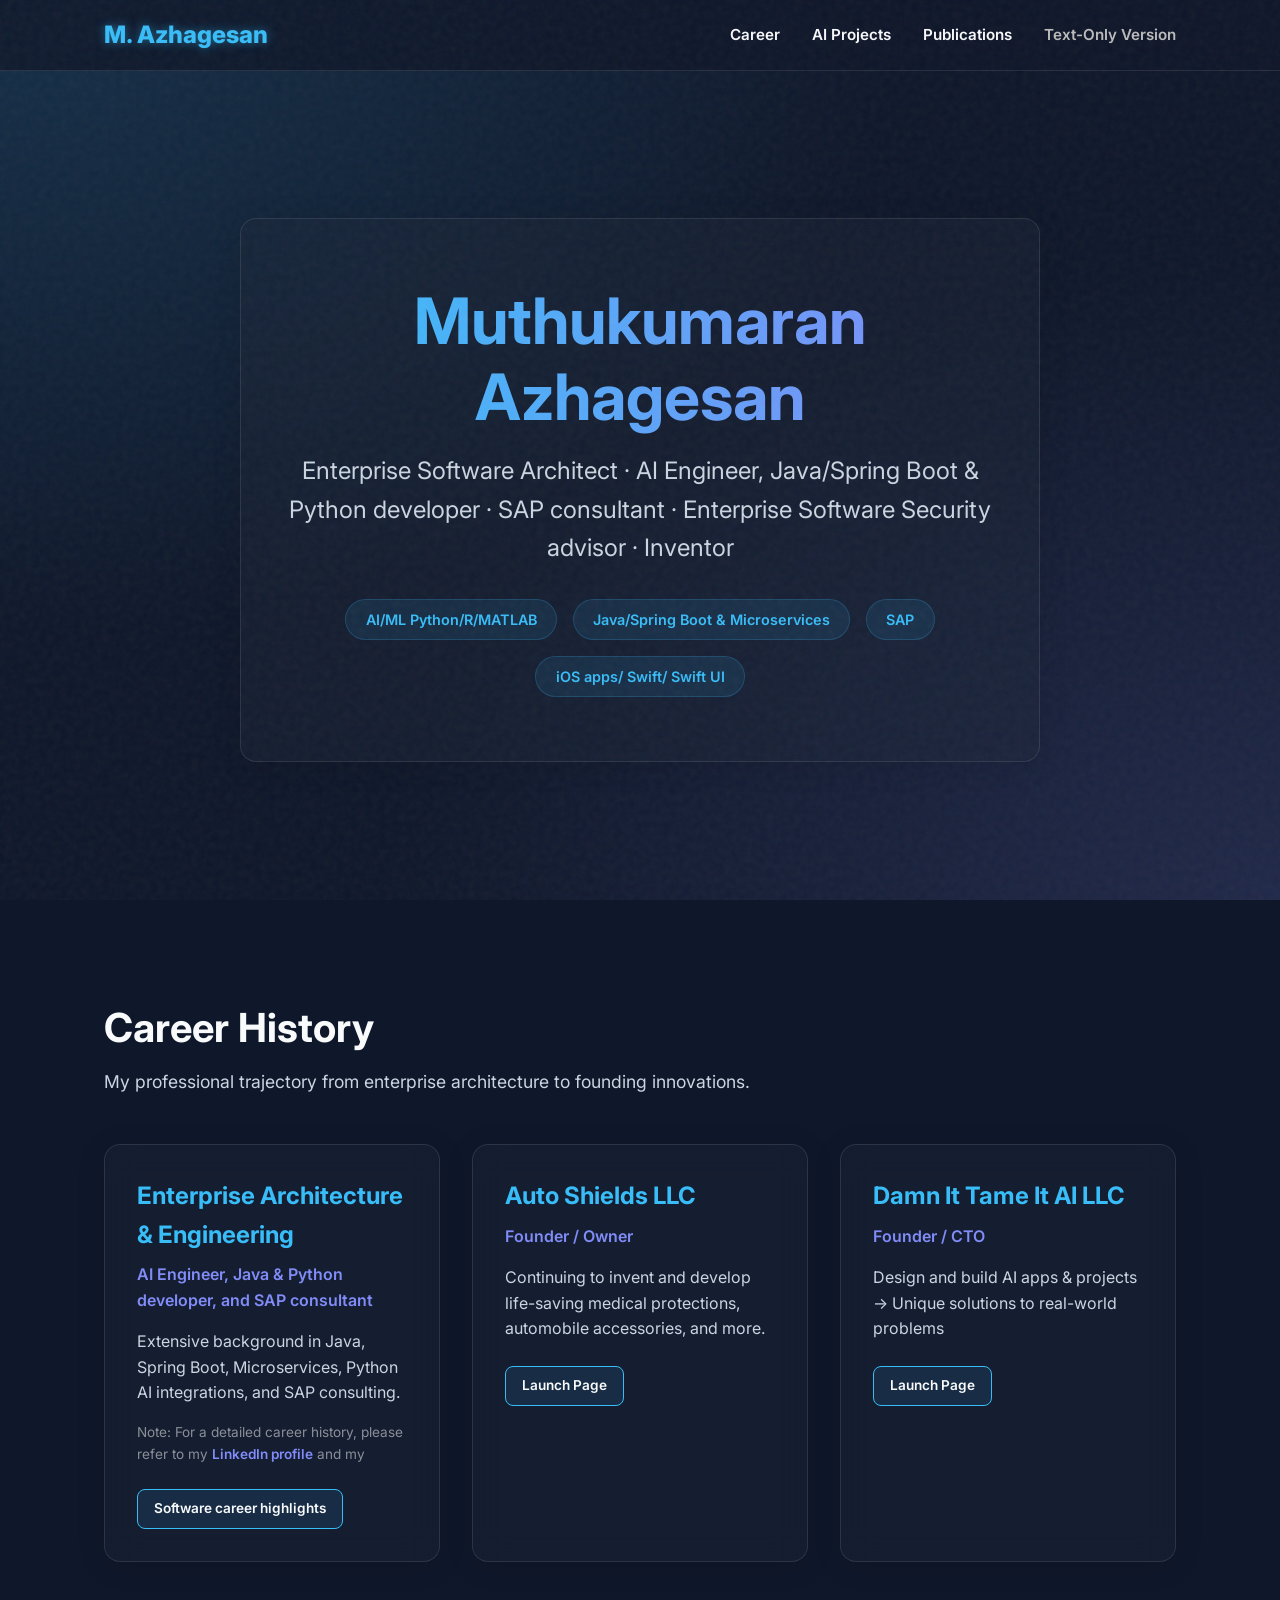
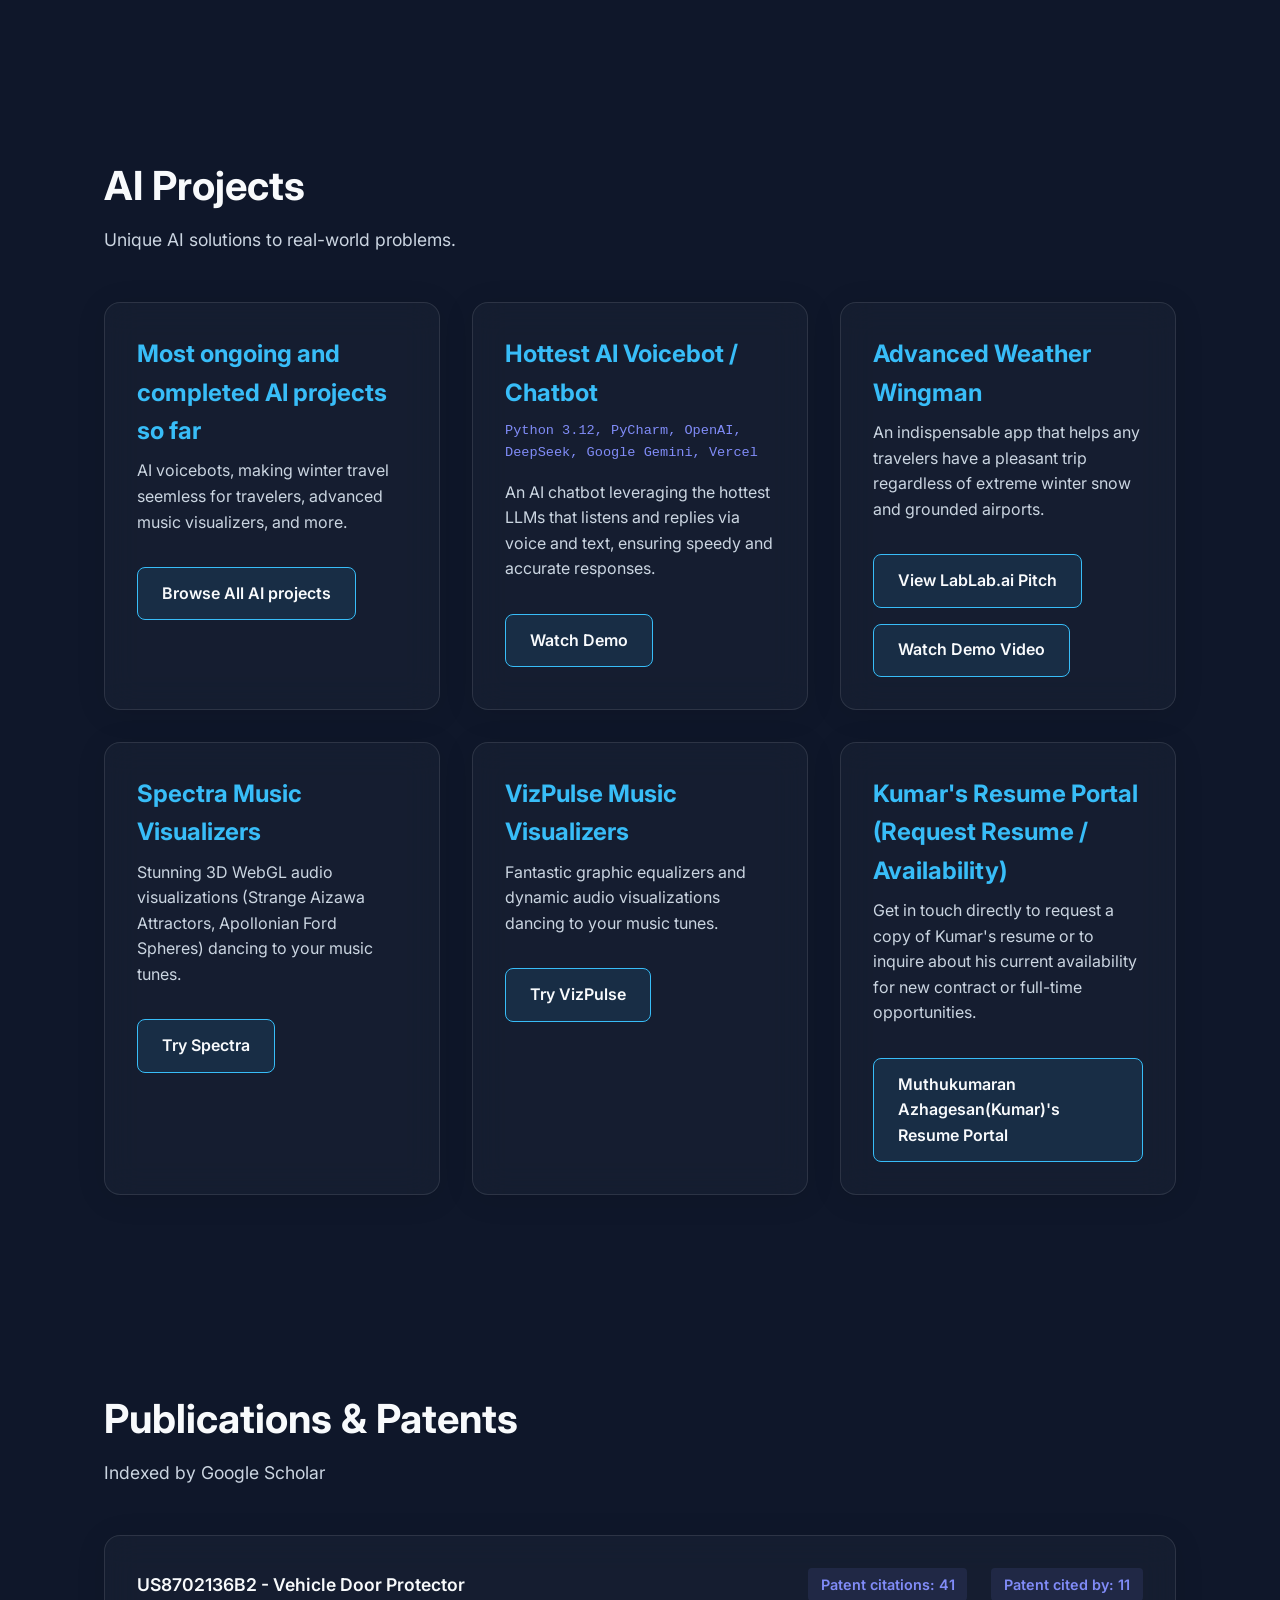
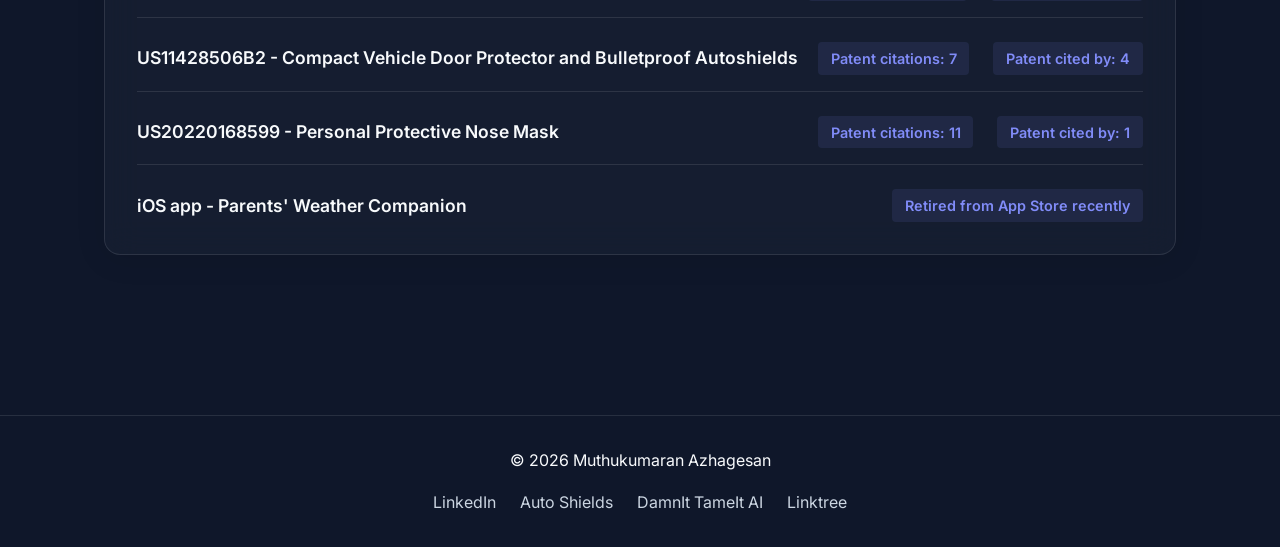
==== colorful.html @ a7706d86 "latest and complete version" ====
<!DOCTYPE html>
<html lang="en">
<head>
    <meta charset="UTF-8">
    <meta name="viewport" content="width=device-width, initial-scale=1.0">
    <title>Muthukumaran Azhagesan | Professional Portfolio</title>
    <meta name="description" content="Portfolio of Muthukumaran Azhagesan: Enterprise Architect, Software Engineer, and Inventor of Auto Shields.">
    
    <!-- Google Fonts -->
    <link rel="preconnect" href="https://fonts.googleapis.com">
    <link rel="preconnect" href="https://fonts.gstatic.com" crossorigin>
    <link href="https://fonts.googleapis.com/css2?family=Inter:wght@300;400;600;800&display=swap" rel="stylesheet">
    
    <!-- Stylesheet -->
    <link rel="stylesheet" href="styles.css">
</head>
<body>
    <div id="grain-overlay"></div>

    <header>
        <nav>
            <div class="logo">M. Azhagesan</div>
            <ul class="nav-links">
                <li><a href="#career">Career</a></li>
                <li><a href="#ai-projects">AI Projects</a></li>
                <li><a href="#publications">Publications</a></li>
                <li><a href="index.html" style="color: #bbb;">Text-Only Version</a></li>
            </ul>
        </nav>
    </header>

    <main>
        <section class="hero" id="home">
            <div class="hero-content glass-panel">
                <h1 class="gradient-text">Muthukumaran Azhagesan</h1>
                <p class="subtitle">Enterprise Software Architect &middot; AI Engineer, Java/Spring Boot & Python developer &middot; SAP consultant &middot; Enterprise Software Security advisor &middot; Inventor</p>                
                <div class="hero-badges">
                    <span class="badge">AI/ML Python/R/MATLAB</span>
                    <span class="badge">Java/Spring Boot & Microservices</span>                    
                    <span class="badge">SAP</span>
                    <span class="badge">iOS apps/ Swift/ Swift UI</span>
                </div>
            </div>
        </section>

        <section id="career" class="section-container">
            <h2 class="section-title">Career History</h2>
            <p class="section-desc">My professional trajectory from enterprise architecture to founding innovations.</p>
            <div class="grid-container">                
                <div class="card glass-panel">
                    <h3>Enterprise Architecture & Engineering</h3>
                    <p class="role">AI Engineer, Java & Python developer, and SAP consultant</p>
                    <p class="details">Extensive background in Java, Spring Boot, Microservices, Python AI integrations, and SAP consulting.</p>
                    <p class="note">Note: For a detailed career history, please refer to my <a href="https://linkedin.com/in/mazhagesan" target="_blank" class="glow-link">LinkedIn profile</a> and my </p>
                    <p class="note"><a href="https://www.damnittameitai.co/Experience" target="_blank" class="cyber-btn" style="padding: 0.5rem 1rem; font-size: 0.85rem; margin-top: 0.5rem;">Software career highlights</a></p>
                </div>
                <div class="card glass-panel">
                    <!-- <h3><a href="https://www.autoshields.website" target="_blank">Auto Shields LLC</a></h3> -->
                    <h3>Auto Shields LLC</h3>
                    <p class="role">Founder / Owner</p>
                    <p class="details">Continuing to invent and develop life-saving medical protections, automobile accessories, and more.</p>
                    <div style="margin-top: 1rem;">
                        <a href="https://www.autoshields.website" target="_blank" class="cyber-btn" style="padding: 0.5rem 1rem; font-size: 0.85rem; margin-right: 0.5rem; margin-top: 0.5rem;">Launch Page</a>                        
                    </div>
                </div>
                <div class="card glass-panel">
                    <!-- <h3><a href="https://www.damnittameitai.co" target="_blank">Damn It Tame It AI LLC</a></h3> -->
                    <h3>Damn It Tame It AI LLC</h3>
                    <p class="role">Founder / CTO</p>
                    <p class="details">Design and build AI apps & projects -> Unique solutions to real-world problems</p>
                    <div style="margin-top: 1rem;">
                        <a href="https://www.damnittameitai.co" target="_blank" class="cyber-btn" style="padding: 0.5rem 1rem; font-size: 0.85rem; margin-right: 0.5rem; margin-top: 0.5rem;">Launch Page</a>                        
                    </div>
                </div>
            </div>
        </section>

        <section id="ai-projects" class="section-container">
            <h2 class="section-title">AI Projects</h2>
            <p class="section-desc">Unique AI solutions to real-world problems.</p>
            <div class="grid-container">
                <div class="card glass-panel ai-card">
                    <h3>Most ongoing and completed AI projects so far</h3>
                    <p class="details">AI voicebots, making winter travel seemless for travelers, advanced music visualizers, and more.</p>
                    <a href="https://www.damnittameitai.co/" target="_blank" class="cyber-btn">Browse All AI projects</a>
                </div>
                <div class="card glass-panel ai-card">
                    <h3>Hottest AI Voicebot / Chatbot</h3>
                    <p class="tech-stack">Python 3.12, PyCharm, OpenAI, DeepSeek, Google Gemini, Vercel</p>
                    <p class="details">An AI chatbot leveraging the hottest LLMs that listens and replies via voice and text, ensuring speedy and accurate responses.</p>
                    <a href="https://youtu.be/9RiB7201AxM?si=SDAcpDJaEQ5i9XFU" target="_blank" class="cyber-btn">Watch Demo</a>
                </div>
                <div class="card glass-panel ai-card">
                    <h3>Advanced Weather Wingman</h3>
                    <p class="details">An indispensable app that helps any travelers have a pleasant trip regardless of extreme winter snow and grounded airports.</p>
                    <a href="https://lablab.ai/event/ibm-watsonx-challenge/advanced-weather-wingman" target="_blank" class="cyber-btn">View LabLab.ai Pitch</a>
                    <a href="https://www.youtube.com/watch?v=Cmug1ib7fSQ" target="_blank" class="cyber-btn">Watch Demo Video</a>
                </div>
                <div class="card glass-panel ai-card">
                    <h3>Spectra Music Visualizers</h3>
                    <p class="details">Stunning 3D WebGL audio visualizations (Strange Aizawa Attractors, Apollonian Ford Spheres) dancing to your music tunes.</p>
                    <a href="http://spectra.damnittameitai.co" target="_blank" class="cyber-btn">Try Spectra</a>
                </div>
                <div class="card glass-panel ai-card">
                    <h3>VizPulse Music Visualizers</h3>
                    <p class="details">Fantastic graphic equalizers and dynamic audio visualizations dancing to your music tunes.</p>
                    <a href="https://www.damnittameitai.co/AudioExperiencePage" target="_blank" class="cyber-btn">Try VizPulse</a>
                </div>                
                 <div class="card glass-panel ai-card">
                    <h3>Kumar's Resume Portal (Request Resume / Availability)</h3>
                    <p class="details">Get in touch directly to request a copy of Kumar's resume or to inquire about his current availability for new contract or full-time opportunities.</p>
                    <a href="http://cv.damnittameitai.co" target="_blank" class="cyber-btn">Muthukumaran Azhagesan(Kumar)'s Resume Portal</a>
                </div>
            </div>
        </section>

        <section id="publications" class="section-container">
            <h2 class="section-title">Publications & Patents</h2>
            <p class="section-desc">Indexed by Google Scholar</p>
            <div class="publications-list glass-panel">
                <div class="pub-item">
                    <h4>US8702136B2 - Vehicle Door Protector</h4>
                    <div class="citation-group">
                        <span class="citations">Patent citations: 41</span>
                        <span class="citations">Patent cited by: 11</span>
                    </div>
                </div>
                <div class="pub-item">
                    <h4>US11428506B2 - Compact Vehicle Door Protector and Bulletproof Autoshields</h4>
                    <div class="citation-group">
                        <span class="citations">Patent citations: 7</span>
                        <span class="citations">Patent cited by: 4</span>
                    </div>
                </div>
                <div class="pub-item">
                    <h4>US20220168599 - Personal Protective Nose Mask</h4>
                    <div class="citation-group">
                        <span class="citations">Patent citations: 11</span>
                        <span class="citations">Patent cited by: 1</span>
                    </div>
                </div>
                <div class="pub-item">
                    <h4>iOS app - Parents' Weather Companion</h4>
                    <div class="citation-group">
                        <span class="citations">Retired from App Store recently</span>
                    </div>
                </div>              
            </div>
        </section>
    </main>

    <footer>
        <div class="footer-content">
            <p>&copy; <script>document.write(new Date().getFullYear())</script> Muthukumaran Azhagesan</p>
            <div class="social-links">
                <a href="https://linkedin.com/in/mazhagesan" target="_blank">LinkedIn</a>
                <a href="https://www.autoshields.website" target="_blank">Auto Shields</a>
                <a href="https://www.damnittameitai.co" target="_blank">DamnIt TameIt AI</a>
                <a href="https://tr.ee/XQ0qKh" target="_blank">Linktree</a>
            </div>
        </div>
    </footer>

    <script src="script.js"></script>
</body>
</html>
---- styles.css ----
:root {
    --bg-base: #0f172a;
    --acc-primary: #38bdf8;
    --acc-secondary: #818cf8;
    --text-primary: #f8fafc;
    --text-secondary: #cbd5e1;
    --glass-bg: rgba(30, 41, 59, 0.4);
    --glass-border: rgba(255, 255, 255, 0.1);
}

* {
    margin: 0;
    padding: 0;
    box-sizing: border-box;
}

html {
    scroll-behavior: smooth;
}

body {
    background-color: var(--bg-base);
    color: var(--text-primary);
    font-family: 'Inter', sans-serif;
    line-height: 1.6;
    overflow-x: hidden;
    position: relative;
    background-image: 
        radial-gradient(at 0% 0%, rgba(56,189,248,0.15) 0px, transparent 50%),
        radial-gradient(at 100% 100%, rgba(129,140,248,0.15) 0px, transparent 50%);
    background-attachment: fixed;
}

#grain-overlay {
    position: fixed;
    top: 0;
    left: 0;
    width: 100%;
    height: 100%;
    pointer-events: none;
    z-index: 9999;
    opacity: 0.05;
    background-image: url("data:image/svg+xml,%3Csvg viewBox='0 0 200 200' xmlns='http://www.w3.org/2000/svg'%3E%3Cfilter id='noiseFilter'%3E%3CfeTurbulence type='fractalNoise' baseFrequency='0.65' numOctaves='3' stitchTiles='stitch'/%3E%3C/filter%3E%3Crect width='100%25' height='100%25' filter='url(%23noiseFilter)'/%3E%3C/svg%3E");
}

.glass-panel {
    background: var(--glass-bg);
    backdrop-filter: blur(16px);
    -webkit-backdrop-filter: blur(16px);
    border: 1px solid var(--glass-border);
    border-radius: 16px;
    box-shadow: 0 4px 30px rgba(0, 0, 0, 0.1);
}

header {
    position: fixed;
    top: 0;
    width: 100%;
    z-index: 100;
    background: rgba(15, 23, 42, 0.8);
    backdrop-filter: blur(10px);
    border-bottom: 1px solid var(--glass-border);
}

nav {
    display: flex;
    justify-content: space-between;
    align-items: center;
    padding: 1rem 5%;
    max-width: 1200px;
    margin: 0 auto;
}

.logo {
    font-weight: 800;
    font-size: 1.5rem;
    color: var(--acc-primary);
    text-shadow: 0 0 10px rgba(56, 189, 248, 0.5);
}

.nav-links {
    list-style: none;
    display: flex;
    gap: 2rem;
}

.nav-links a {
    color: var(--text-primary);
    text-decoration: none;
    font-weight: 600;
    font-size: 0.95rem;
    transition: color 0.3s ease;
}

.nav-links a:hover {
    color: var(--acc-primary);
}

.hero {
    min-height: 100vh;
    display: flex;
    align-items: center;
    justify-content: center;
    padding: 0 5%;
    padding-top: 80px;
}

.hero-content {
    text-align: center;
    padding: 4rem 3rem;
    max-width: 800px;
}

.gradient-text {
    background: linear-gradient(to right, var(--acc-primary), var(--acc-secondary));
    -webkit-background-clip: text;
    -webkit-text-fill-color: transparent;
    font-size: 4rem;
    line-height: 1.2;
    margin-bottom: 1rem;
}

.subtitle {
    font-size: 1.5rem;
    color: var(--text-secondary);
    margin-bottom: 2rem;
}

.hero-badges {
    display: flex;
    flex-wrap: wrap;
    gap: 1rem;
    justify-content: center;
}

.badge {
    background: rgba(56, 189, 248, 0.1);
    color: var(--acc-primary);
    padding: 0.5rem 1.2rem;
    border-radius: 99px;
    font-size: 0.9rem;
    font-weight: 600;
    border: 1px solid rgba(56, 189, 248, 0.2);
}

.section-container {
    max-width: 1200px;
    margin: 0 auto;
    padding: 6rem 5%;
}

.section-title {
    font-size: 2.5rem;
    margin-bottom: 0.5rem;
    color: var(--text-primary);
}

.section-desc {
    color: var(--text-secondary);
    margin-bottom: 3rem;
    font-size: 1.1rem;
}

.grid-container {
    display: grid;
    grid-template-columns: repeat(auto-fit, minmax(300px, 1fr));
    gap: 2rem;
}

.card {
    padding: 2rem;
    transition: transform 0.3s ease, box-shadow 0.3s ease;
}

.card:hover {
    transform: translateY(-5px);
    box-shadow: 0 10px 40px rgba(56, 189, 248, 0.1);
    border-color: rgba(56, 189, 248, 0.3);
}

.card h3 {
    font-size: 1.5rem;
    margin-bottom: 0.5rem;
    color: var(--acc-primary);
}

.card .role {
    font-weight: 600;
    color: var(--acc-secondary);
    margin-bottom: 1rem;
}

.card .details {
    color: var(--text-secondary);
    margin-bottom: 1rem;
}

.card .note {
    font-size: 0.85rem;
    color: rgba(255,255,255,0.5);
    margin-top: 1rem;
}

.glow-link {
    color: var(--acc-secondary);
    text-decoration: none;
    font-weight: 600;
}

.glow-link:hover {
    text-decoration: underline;
}

.tech-stack {
    font-size: 0.85rem;
    color: var(--acc-secondary);
    margin-bottom: 1rem;
    font-family: monospace;
}

.cyber-btn {
    display: inline-block;
    padding: 0.8rem 1.5rem;
    background: rgba(56, 189, 248, 0.1);
    border: 1px solid var(--acc-primary);
    color: var(--text-primary);
    text-decoration: none;
    border-radius: 8px;
    font-weight: 600;
    transition: all 0.3s ease;
    margin-top: 1rem;
}

.cyber-btn:hover {
    background: var(--acc-primary);
    color: #0f172a;
    box-shadow: 0 0 15px rgba(56, 189, 248, 0.5);
}

.publications-list {
    padding: 2rem;
    display: flex;
    flex-direction: column;
    gap: 1.5rem;
}

.pub-item {
    display: flex;
    justify-content: space-between;
    align-items: center;
    border-bottom: 1px solid var(--glass-border);
    padding-bottom: 1rem;
}

.pub-item:last-child {
    border-bottom: none;
    padding-bottom: 0;
}

.pub-item h4 {
    font-size: 1.1rem;
    font-weight: 600;
}

.citation-group {
    display: flex;
    gap: 0.5rem;
    align-items: center;
}

.citations {
    background: rgba(129, 140, 248, 0.1);
    color: var(--acc-secondary);
    padding: 0.3rem 0.8rem;
    border-radius: 4px;
    font-size: 0.9rem;
    font-weight: 600;
    white-space: nowrap;
    margin-left: 1rem;
}

footer {
    border-top: 1px solid var(--glass-border);
    padding: 2rem 5%;
    margin-top: 4rem;
}

.footer-content {
    max-width: 1200px;
    margin: 0 auto;
    display: flex;
    flex-direction: column;
    align-items: center;
    gap: 1rem;
}

.social-links {
    display: flex;
    gap: 1.5rem;
}

.social-links a {
    color: var(--text-secondary);
    text-decoration: none;
    transition: color 0.3s ease;
}

.social-links a:hover {
    color: var(--acc-primary);
}

/* Animations */
.fade-in {
    opacity: 0;
    transform: translateY(20px);
    transition: opacity 0.6s ease, transform 0.6s ease;
}

.fade-in.visible {
    opacity: 1;
    transform: translateY(0);
}

@media (max-width: 768px) {
    .gradient-text {
        font-size: 2.5rem;
    }
    
    .nav-links {
        display: none; /* Simple mobile hide for now */
    }
    
    .pub-item {
        flex-direction: column;
        align-items: flex-start;
        gap: 0.5rem;
    }
    
    .citations {
        margin-left: 0;
    }
}
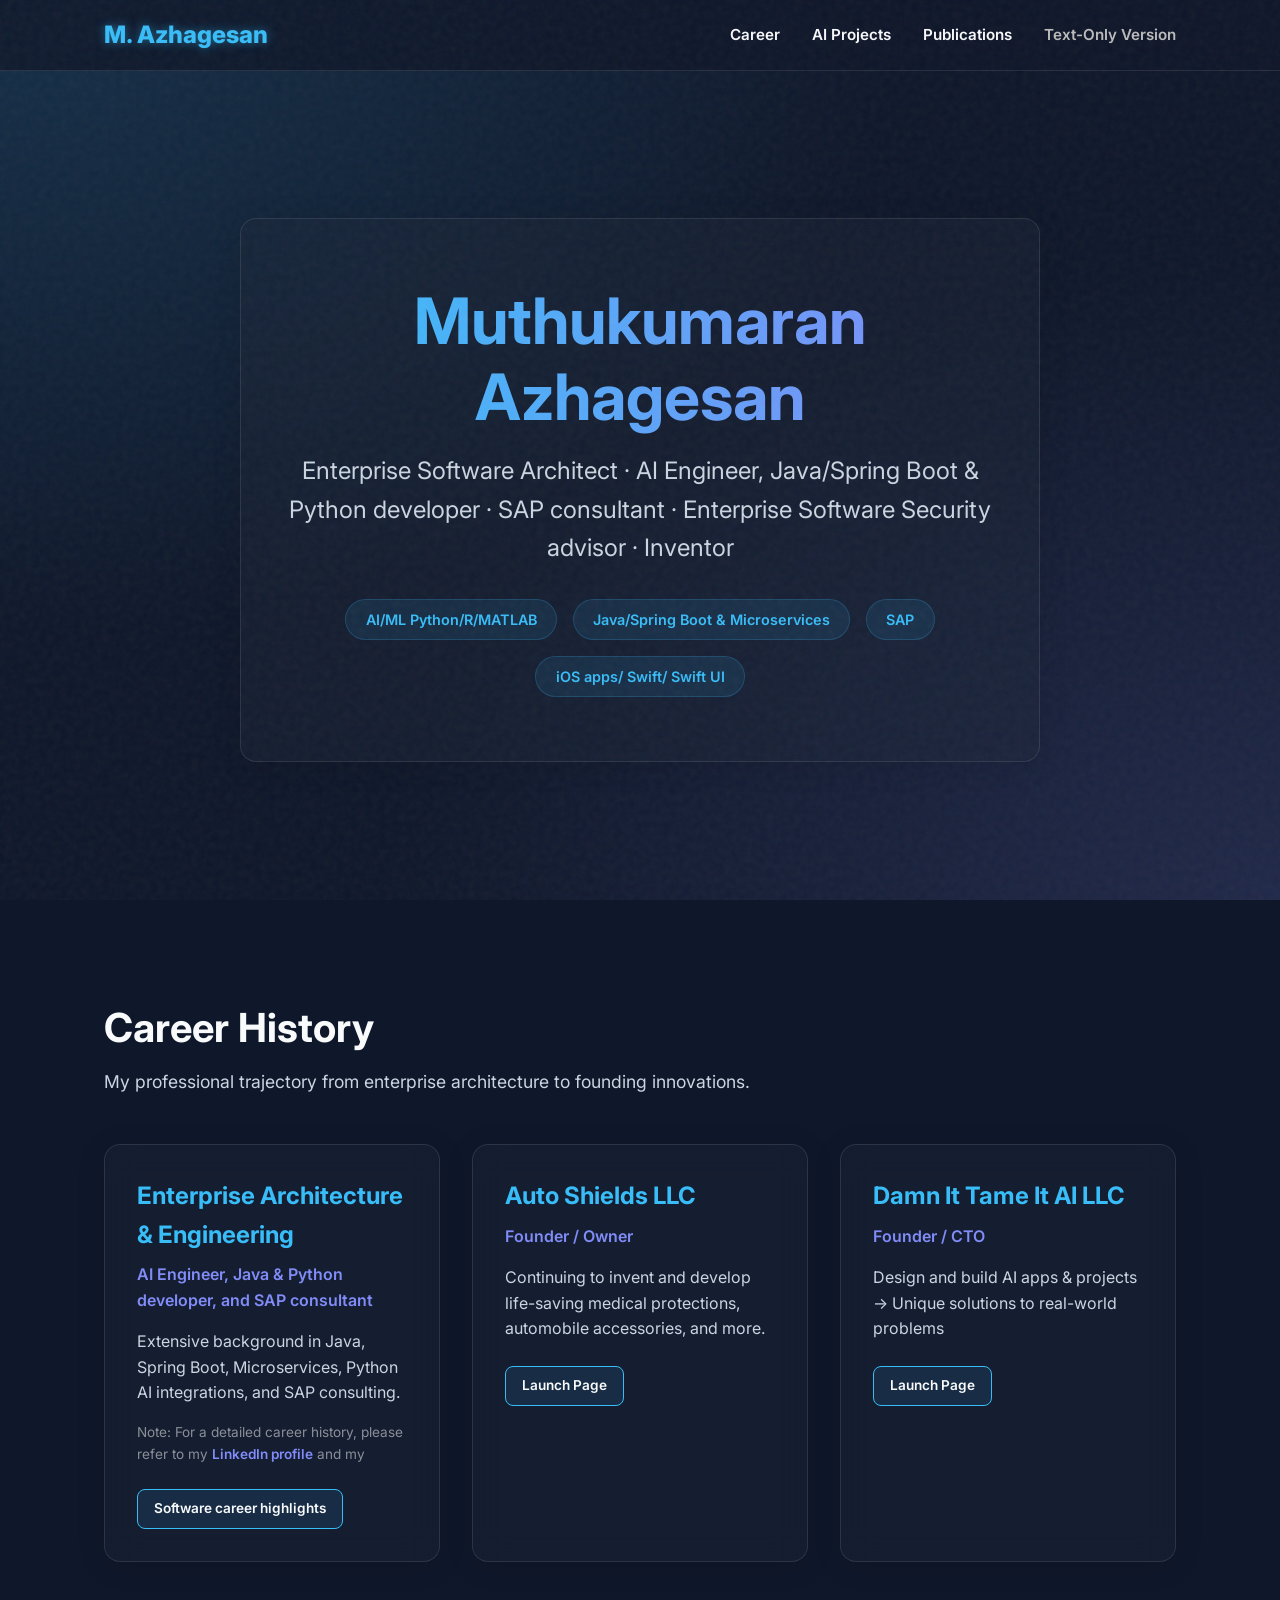
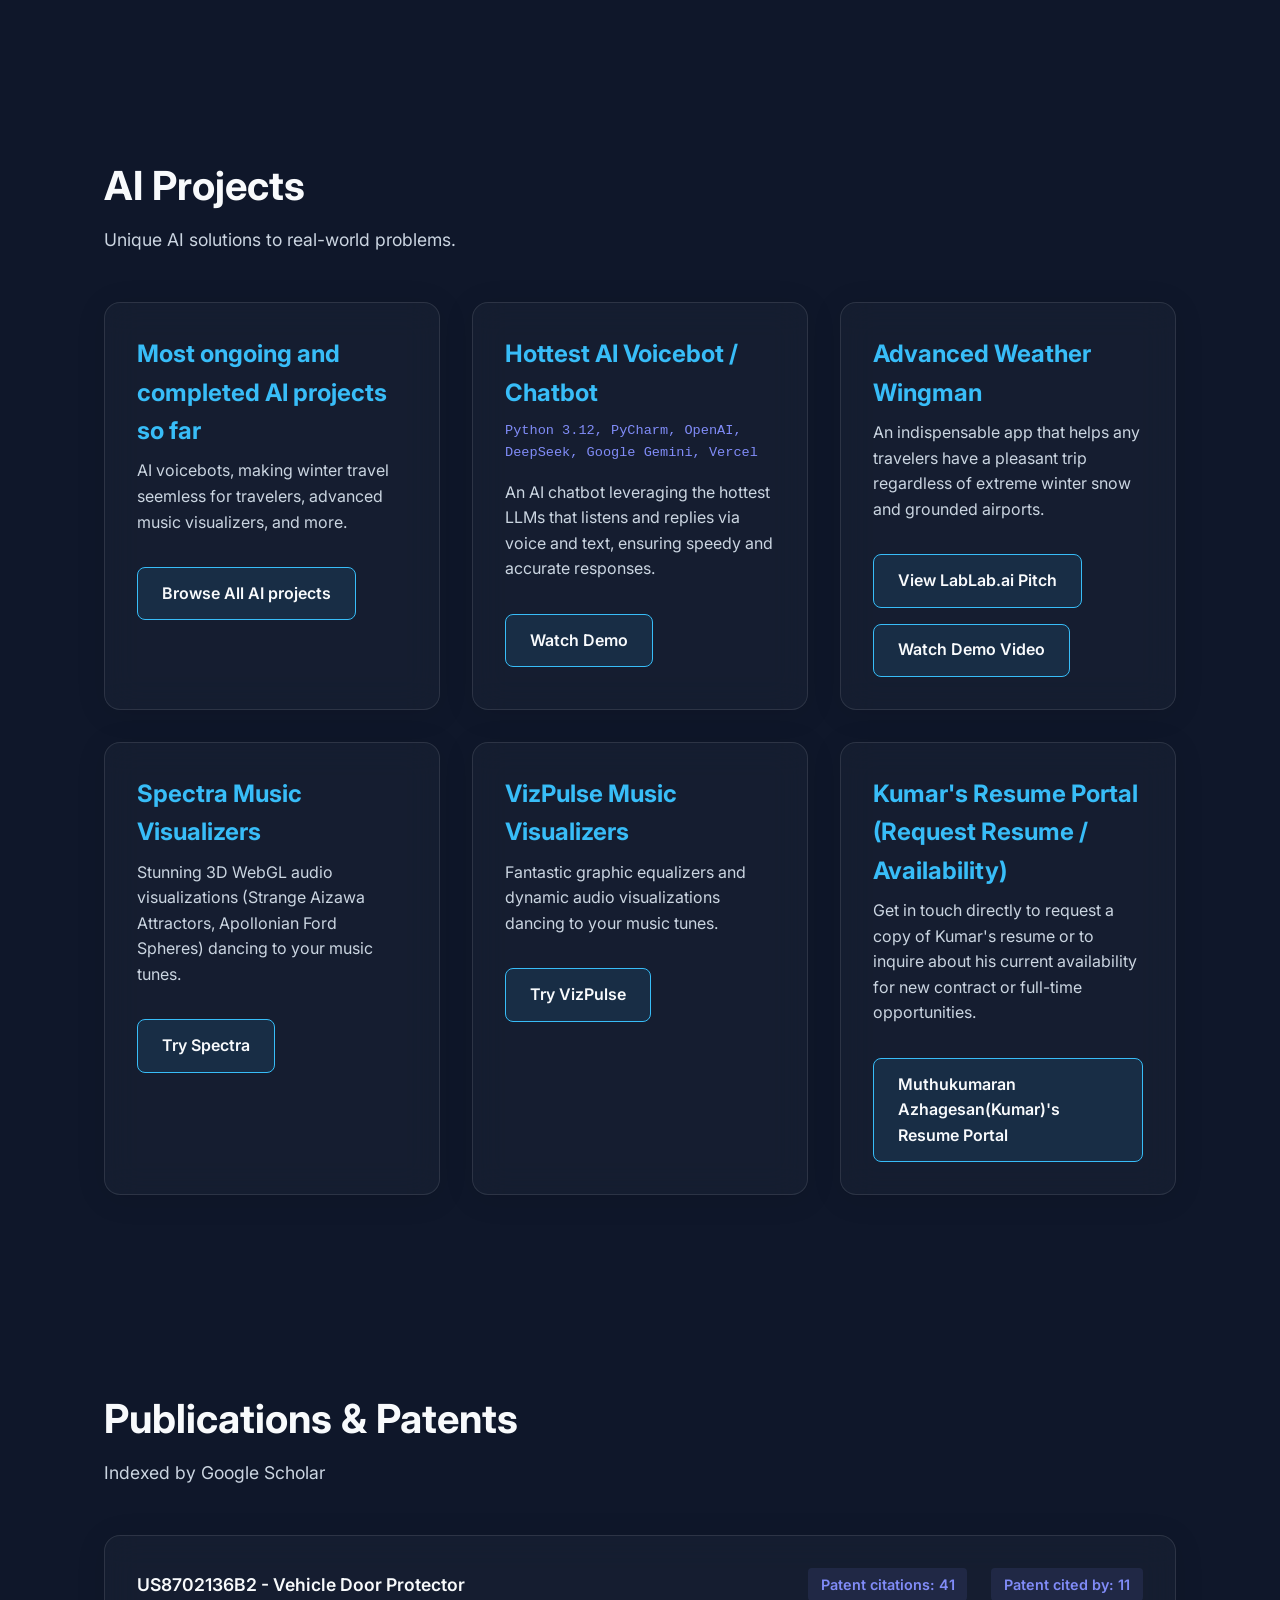
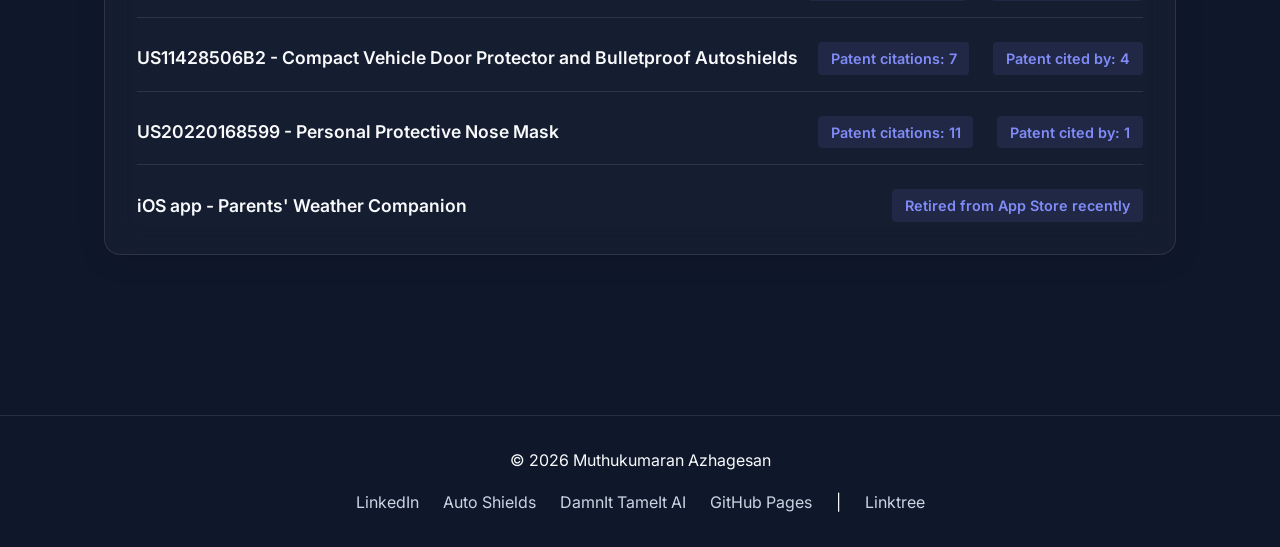
==== commit 1e8430dd: "all latest" ====
--- a/colorful.html
+++ b/colorful.html
@@ -156,6 +156,7 @@
                 <a href="https://linkedin.com/in/mazhagesan" target="_blank">LinkedIn</a>
                 <a href="https://www.autoshields.website" target="_blank">Auto Shields</a>
                 <a href="https://www.damnittameitai.co" target="_blank">DamnIt TameIt AI</a>
+                <a href="https://rajakumaran.github.io/muthukumaran" target="_blank">GitHub Pages</a> | 
                 <a href="https://tr.ee/XQ0qKh" target="_blank">Linktree</a>
             </div>
         </div>
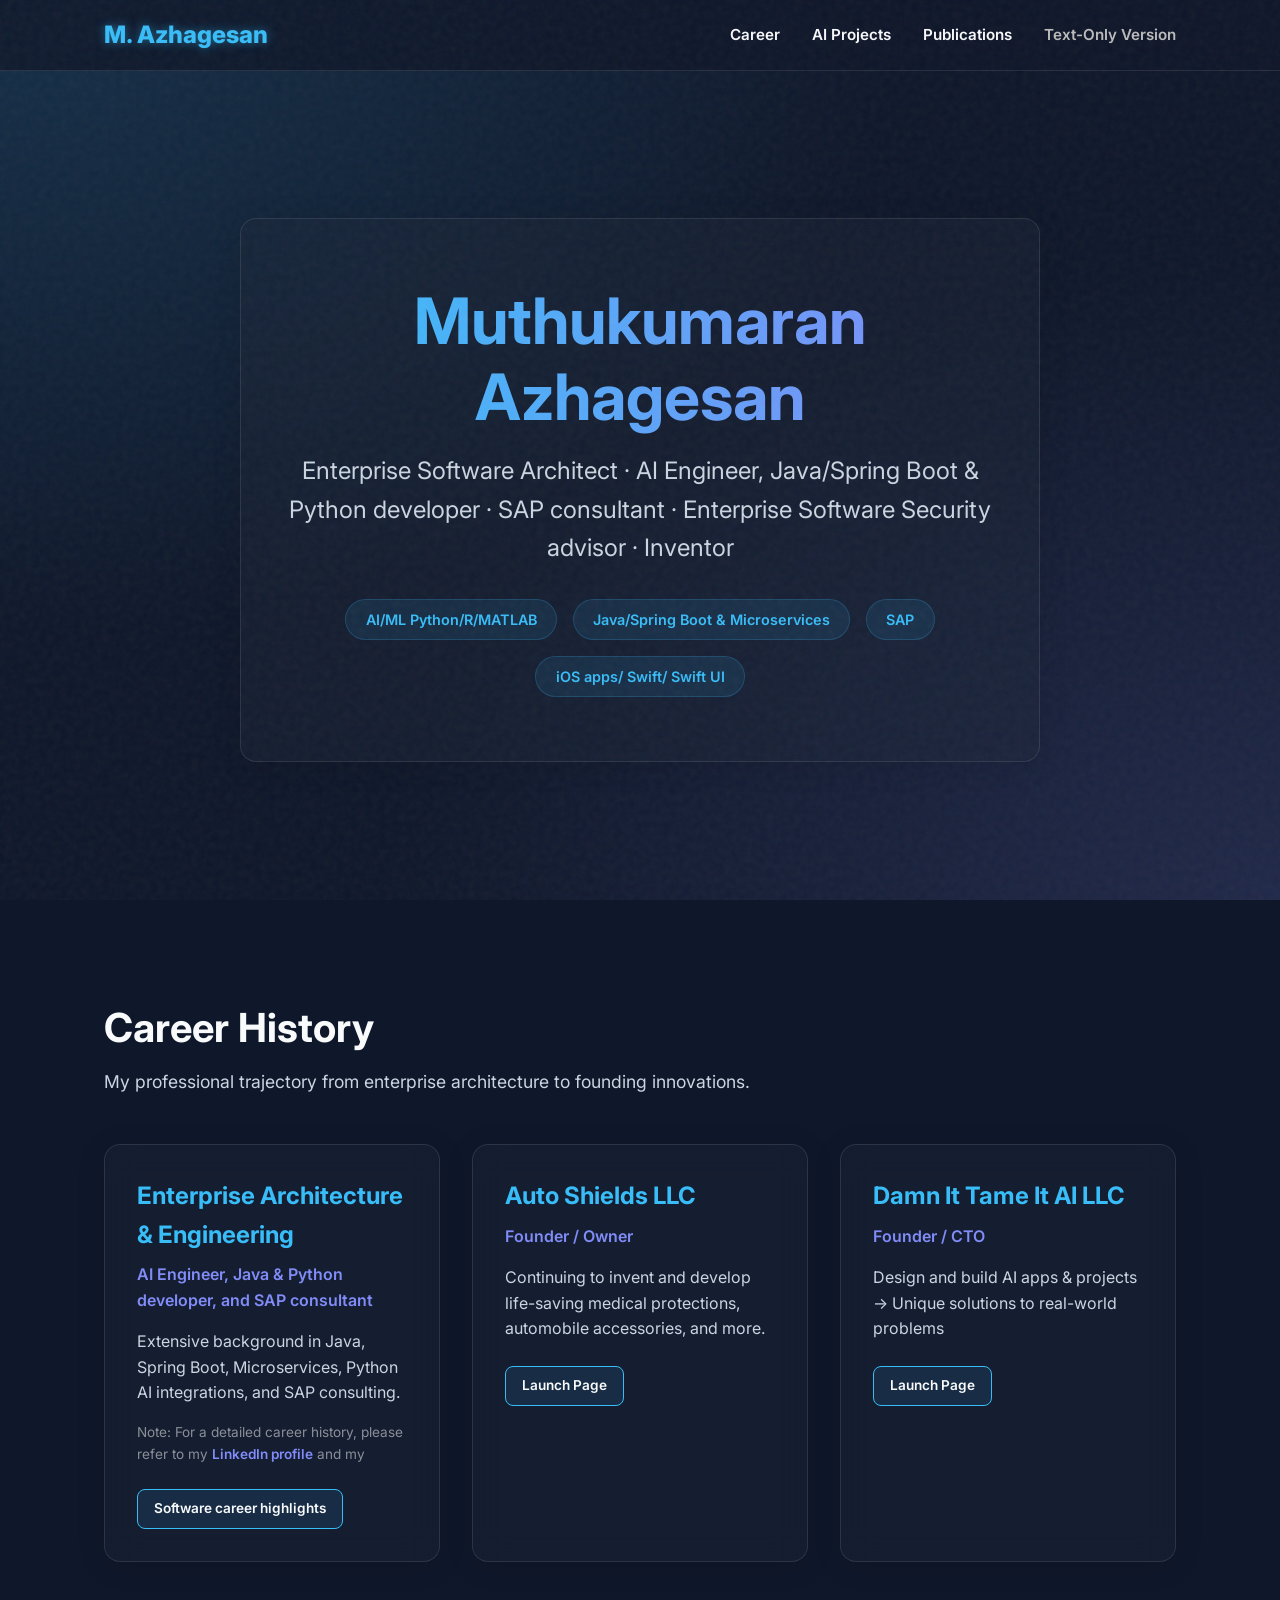
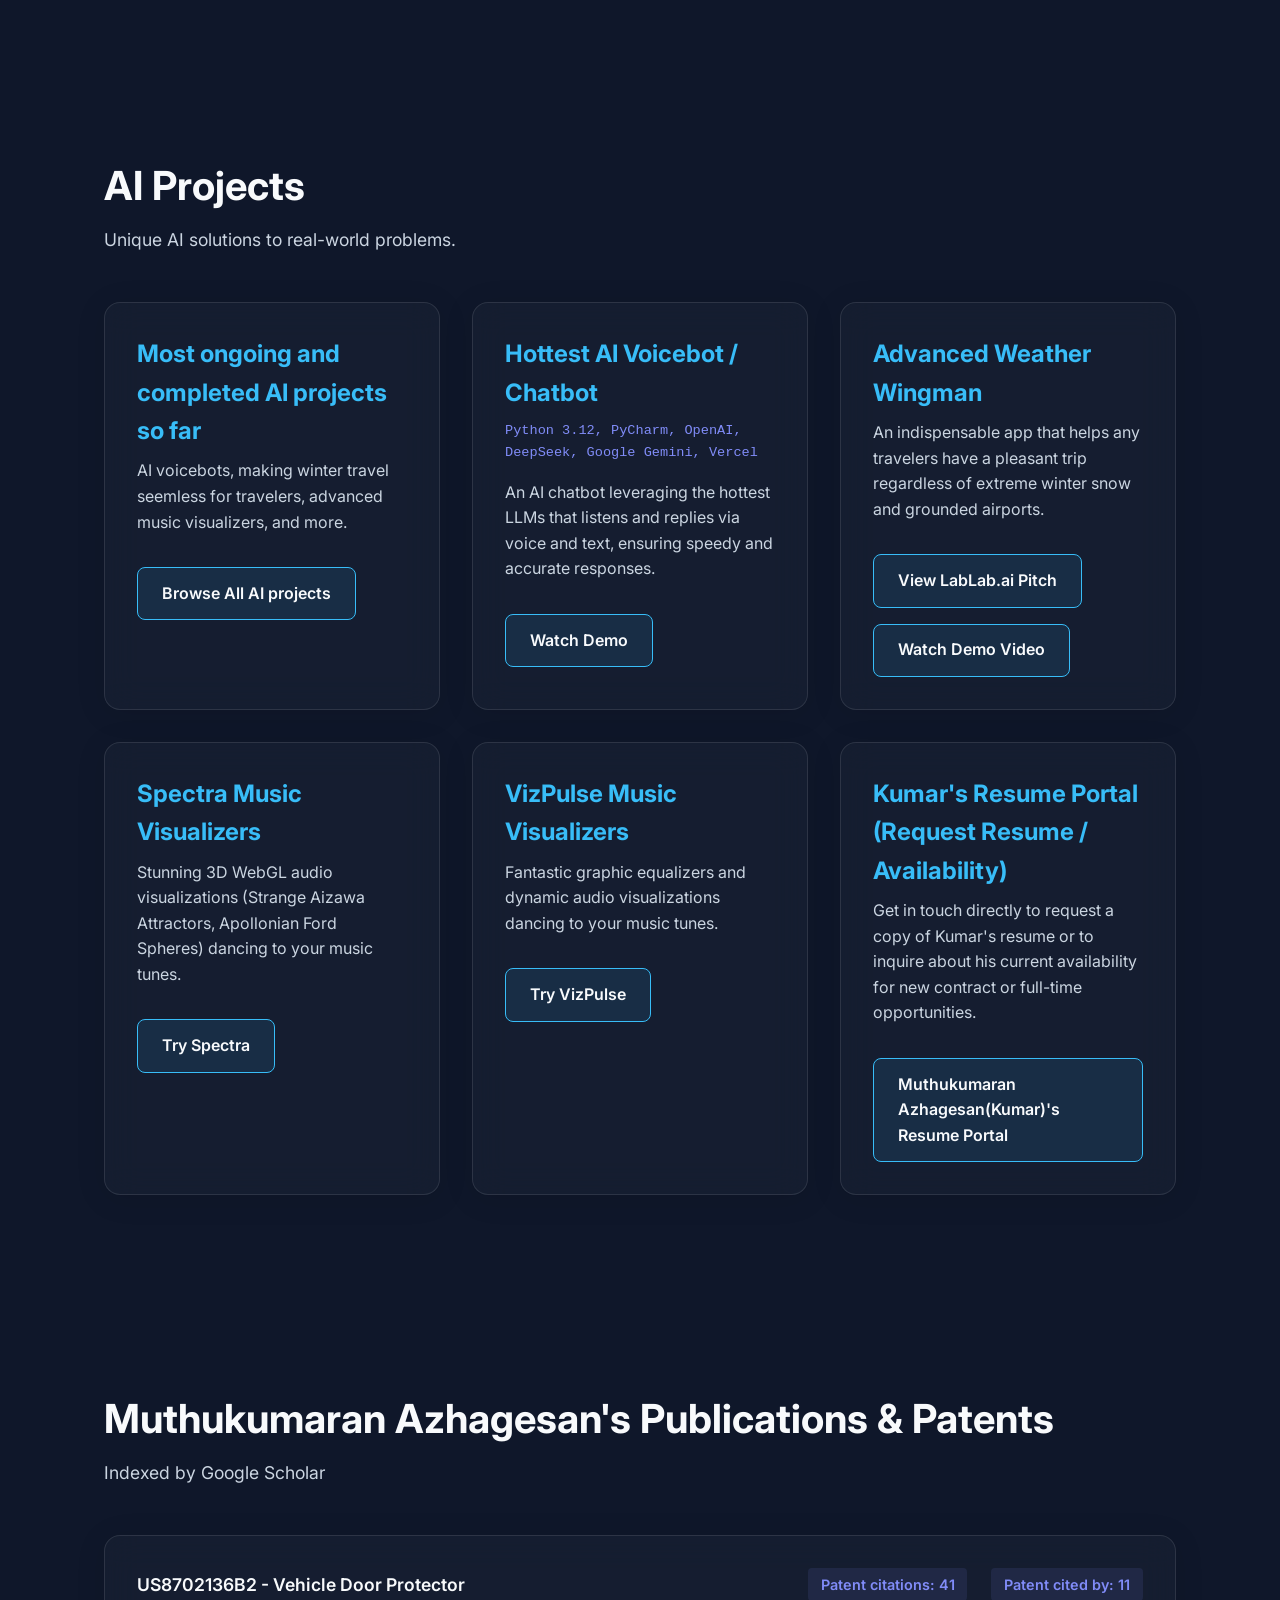
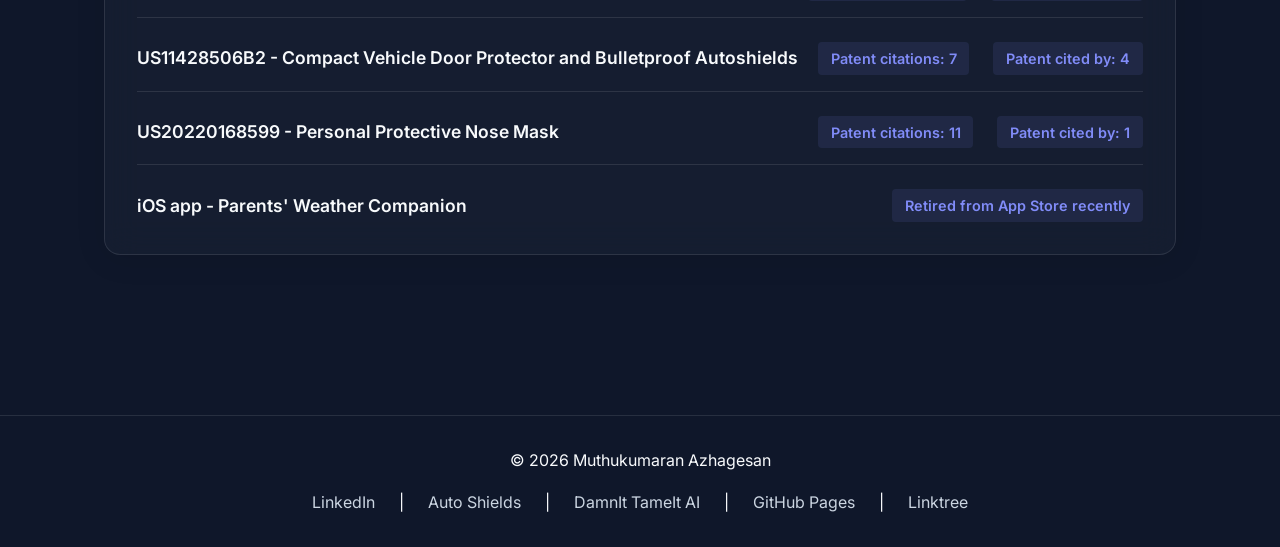
==== commit 2bb1770b: "latest fixes" ====
--- a/colorful.html
+++ b/colorful.html
@@ -115,7 +115,7 @@
         </section>
 
         <section id="publications" class="section-container">
-            <h2 class="section-title">Publications & Patents</h2>
+            <h2 class="section-title">Muthukumaran Azhagesan's Publications & Patents</h2>
             <p class="section-desc">Indexed by Google Scholar</p>
             <div class="publications-list glass-panel">
                 <div class="pub-item">
@@ -153,15 +153,14 @@
         <div class="footer-content">
             <p>&copy; <script>document.write(new Date().getFullYear())</script> Muthukumaran Azhagesan</p>
             <div class="social-links">
-                <a href="https://linkedin.com/in/mazhagesan" target="_blank">LinkedIn</a>
-                <a href="https://www.autoshields.website" target="_blank">Auto Shields</a>
-                <a href="https://www.damnittameitai.co" target="_blank">DamnIt TameIt AI</a>
+                <a href="https://linkedin.com/in/mazhagesan" target="_blank">LinkedIn</a> | 
+                <a href="https://www.autoshields.website" target="_blank">Auto Shields</a> | 
+                <a href="https://www.damnittameitai.co" target="_blank">DamnIt TameIt AI</a> | 
                 <a href="https://rajakumaran.github.io/muthukumaran" target="_blank">GitHub Pages</a> | 
                 <a href="https://tr.ee/XQ0qKh" target="_blank">Linktree</a>
             </div>
         </div>
     </footer>
-
     <script src="script.js"></script>
 </body>
 </html>
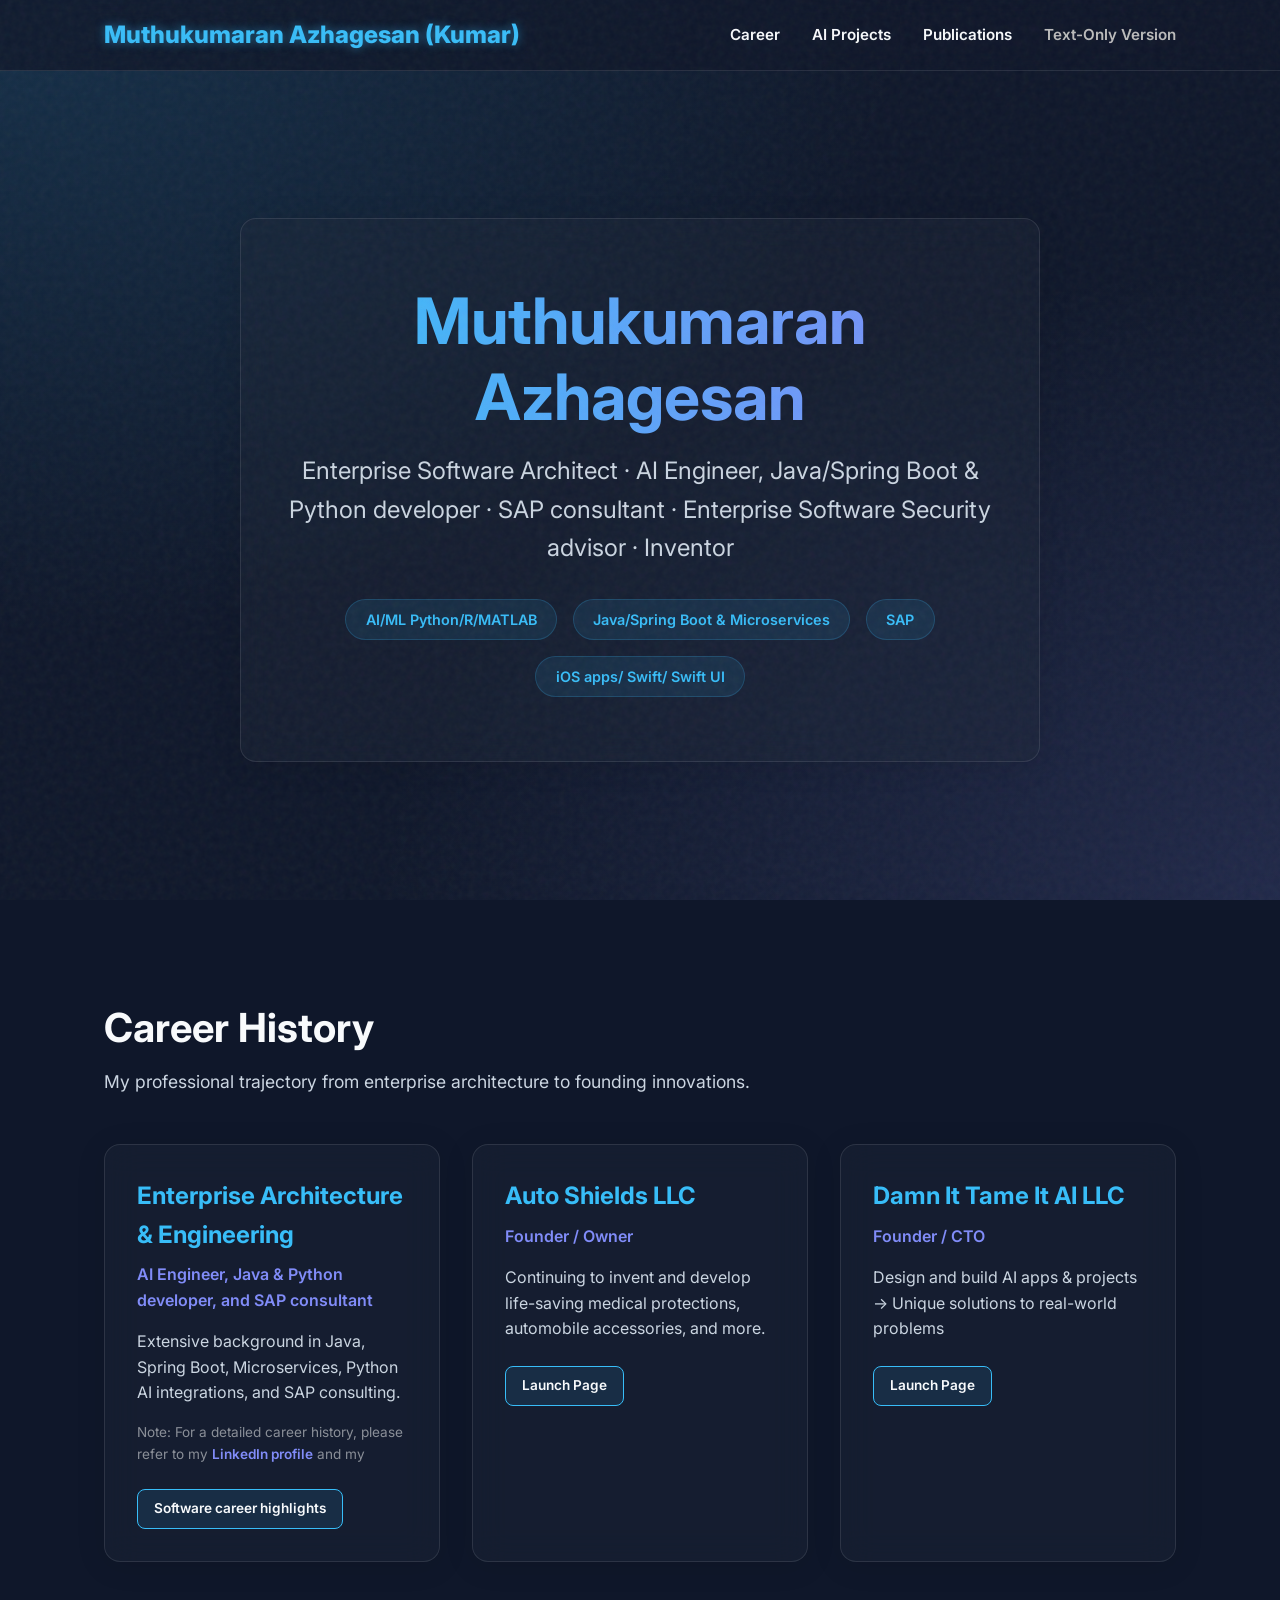
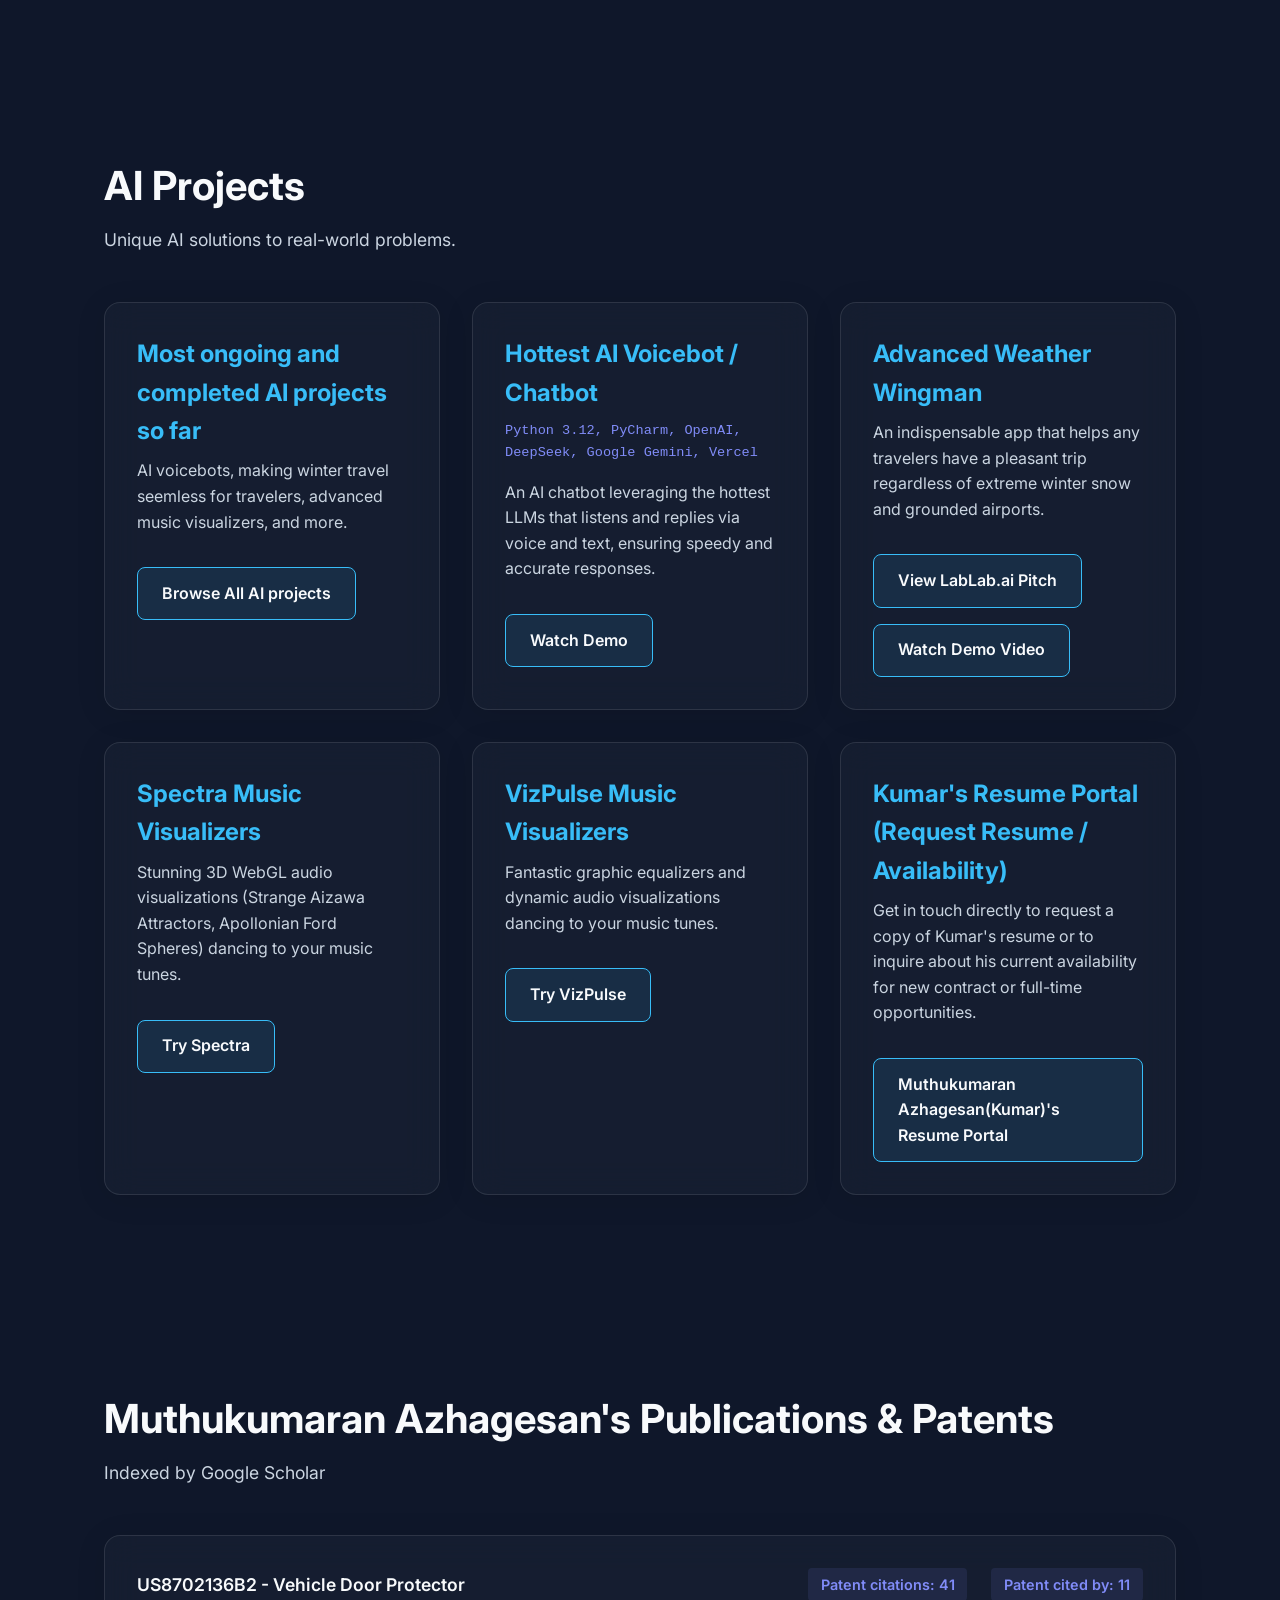
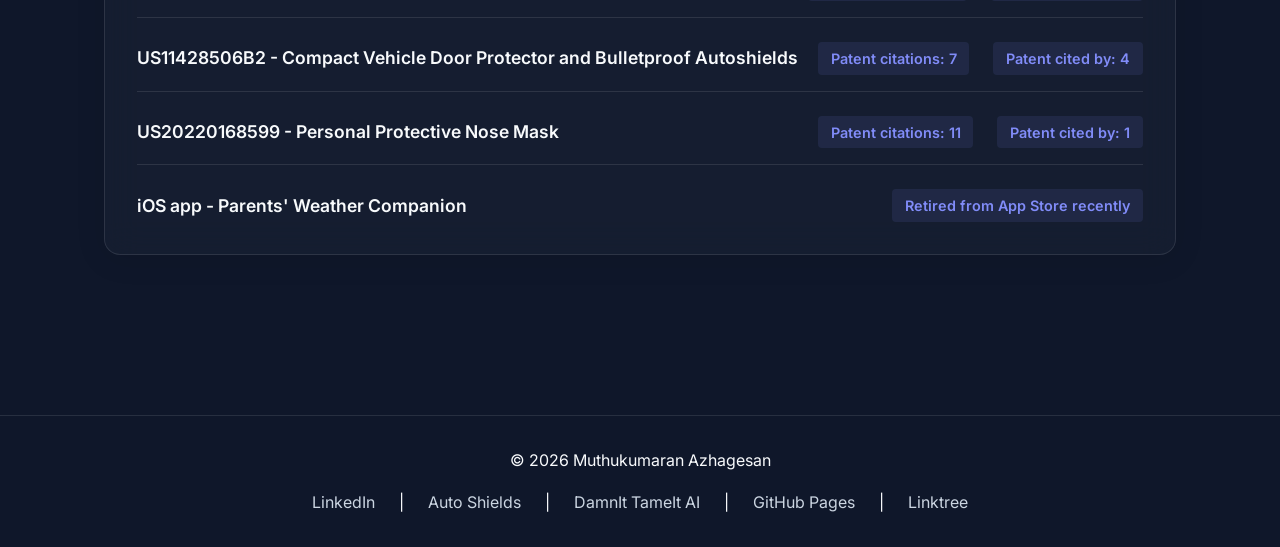
==== commit 0a7840ac: "Added my full name" ====
--- a/colorful.html
+++ b/colorful.html
@@ -19,7 +19,7 @@
 
     <header>
         <nav>
-            <div class="logo">M. Azhagesan</div>
+            <div class="logo">Muthukumaran Azhagesan (Kumar)</div>
             <ul class="nav-links">
                 <li><a href="#career">Career</a></li>
                 <li><a href="#ai-projects">AI Projects</a></li>
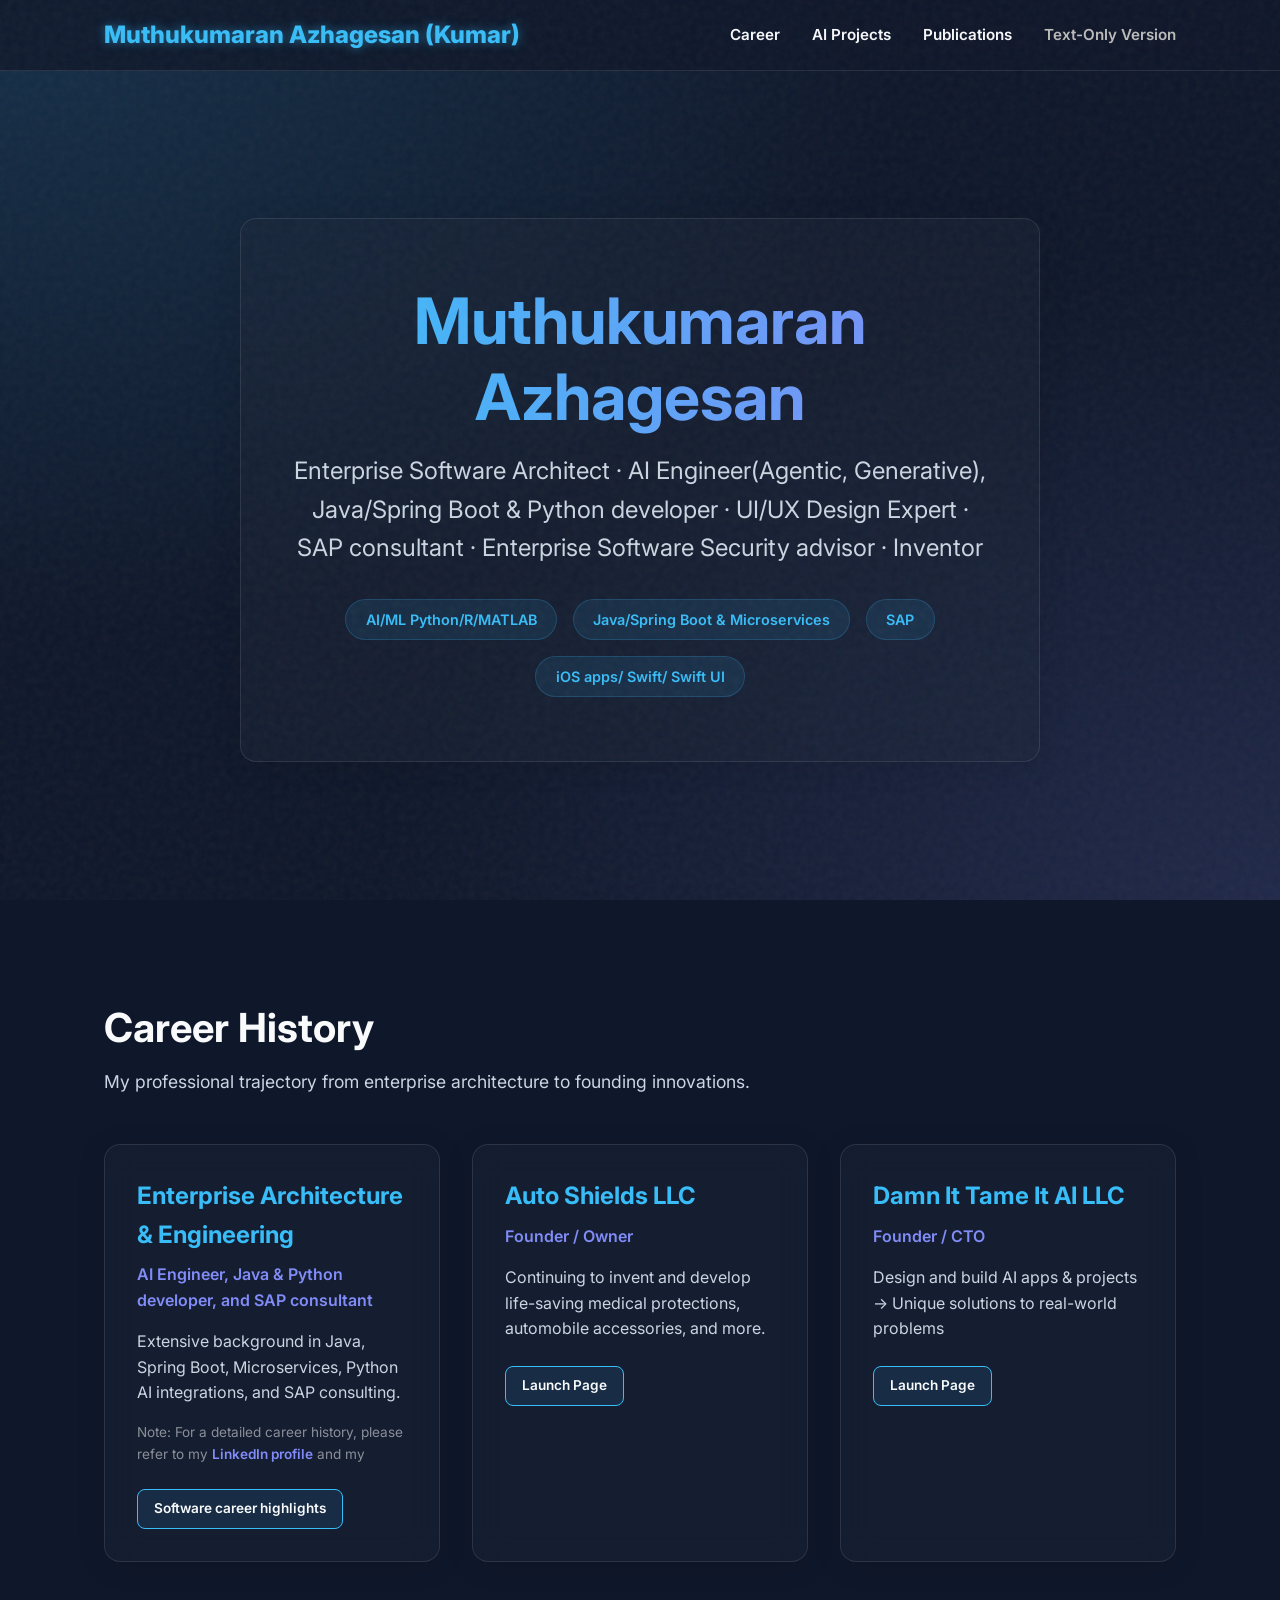
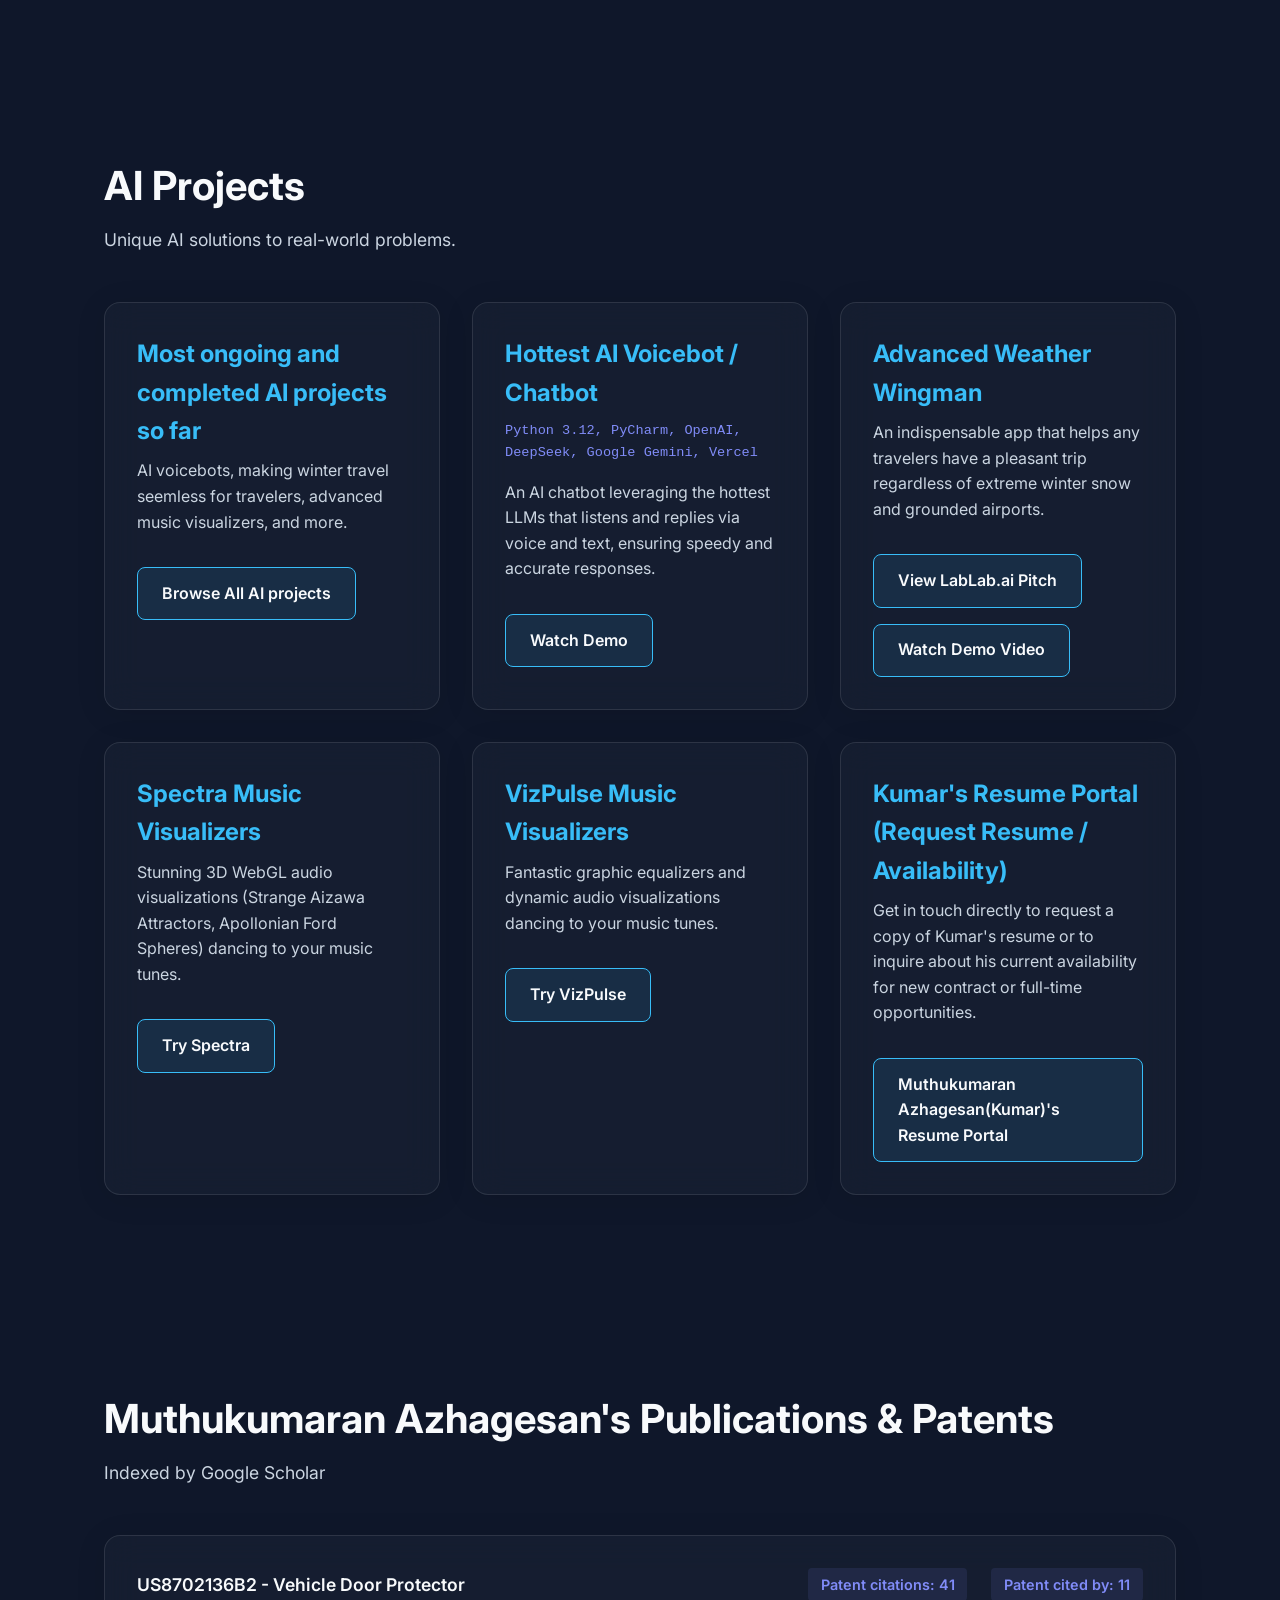
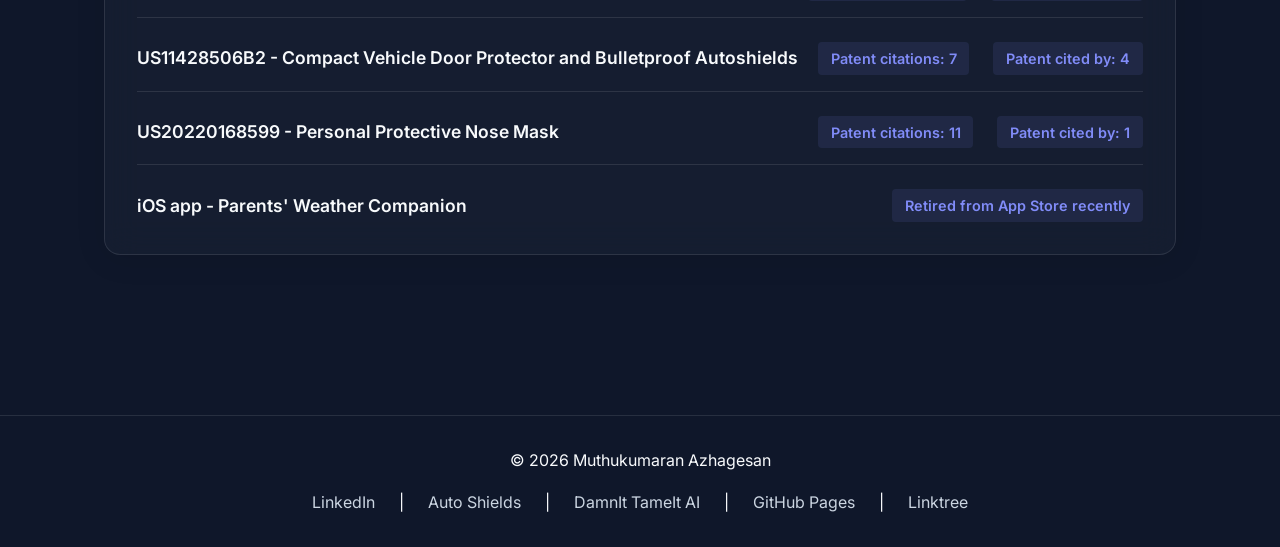
==== commit e1d77453: "showcasing my additional skills" ====
--- a/colorful.html
+++ b/colorful.html
@@ -33,7 +33,7 @@
         <section class="hero" id="home">
             <div class="hero-content glass-panel">
                 <h1 class="gradient-text">Muthukumaran Azhagesan</h1>
-                <p class="subtitle">Enterprise Software Architect &middot; AI Engineer, Java/Spring Boot & Python developer &middot; SAP consultant &middot; Enterprise Software Security advisor &middot; Inventor</p>                
+                <p class="subtitle">Enterprise Software Architect &middot; AI Engineer(Agentic, Generative), Java/Spring Boot & Python developer &middot; UI/UX Design Expert &middot; SAP consultant &middot; Enterprise Software Security advisor &middot; Inventor</p>                
                 <div class="hero-badges">
                     <span class="badge">AI/ML Python/R/MATLAB</span>
                     <span class="badge">Java/Spring Boot & Microservices</span>                    
